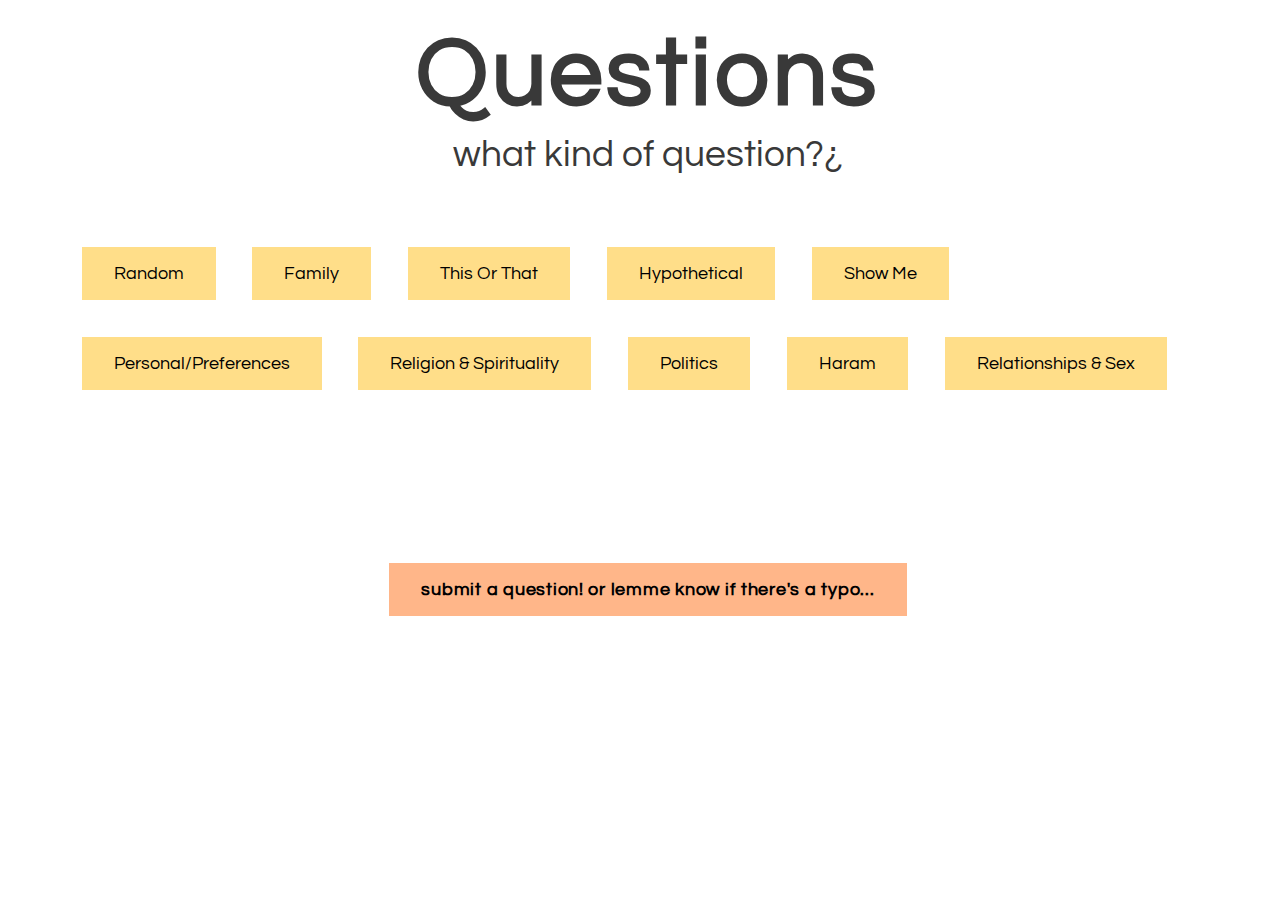
==== index.html @ ed66f983 "Add files via upload" ====
<! doctype html>
<html lang=en>
<head>
	<meta charset=utf-8>
	<meta name=viewport content = "width=device-width, initial-scale=1.0, user=scalable=yes">
<title>Questions</title>
<link rel="shortcut icon" href="mark.png">
<link rel = "stylesheet"
   type = "text/css"
   href = "styles.css" />
<script src="random.js"></script>
<script src="allqs.js"></script>

</head>


<header>
    <h1 style="width: inherit; height: inherit;">
        Questions
    </h1>
</header>

<div>
    <body>
        what kind of question?¿
    </body>
</div>

<div>
    <ul>
        <li><button onClick = "newRandom()">Random</button></li>
        <li><button onClick = "newFamily()">Family</button></li>
        <li><button onClick = "newThisOrThat()">This Or That</button></li>
        <li><button onClick = "newHypo()">Hypothetical</button></li>
        <li><button onClick = "newShow()">Show Me</button></li>
        <li><button onClick = "newPersonal()">Personal/Preferences</button></li>
        <li><button onClick = "newReligion()">Religion & Spirituality</button></li>
        <li><button onClick = "newPolitics()">Politics</button></li>
        <li><button onClick = "newHaram()">Haram</button></li>
        <li><button onClick = "newRelation()">Relationships & Sex</button></li>
    </ul>
    <div style= "margin: 1.2em;" id="qDisplay"></div>
</div>

<footer>
    <button style= "background-color: rgba(255, 171, 119, 0.872);"><a style= "text-decoration:none; color: black;" href="mailto:sbw5433@psu.edu">submit a question! or lemme know if there's a typo...</a></button>
    <a href="mailto:sbw5433@psu.edu" s >

</footer>
</html>
---- styles.css ----
@import url("https://fonts.googleapis.com/css2?family=Questrial&display=swap");
/*
I coded this myself! 😍🤪
just for my friends plz do not take this seriously
*/

a:link {
    font-size: 100%;
    font-weight: 700;
    letter-spacing: 0.04em; 
    text-align: center;
    font-family: "Questrial";
    color: white;
  }
  
body {
    text-align: center;
    font-size: 2.3em;
    width: 100%;
    font-family: "Questrial";
    color: rgb(57, 57, 57);
    background-color: white
  }

button {
    background-color:rgba(255, 217, 119, 0.872);
    padding: 17px 32px;
    display: inline-block;
    font-size: .5em;
    font-family: "Questrial";
    margin: 1em;
    border: none;
    outline: none;
  }
  button:hover {
    background-color: rgba(237, 152, 86, 0.872);
    color: white;
  }

  .flex-container > div {
    background-color: #f1f1f1;
    width: inherit;
    height: inherit;
    margin: 10px;
    line-height: 75px;
    font-size: 30px;
  }

  footer,
  .push {
    padding:1em 0; 
    color: white;
    size: 200px;
    width: 100%;
  }

header {
    justify-content: left;
    font-family: 'Questrial';
    overflow: hidden;
  }

h1 {
    font-weight: 700;
    font-size: 2.6em;
    letter-spacing: 0.04em; 
    text-align: center;
    font-family: "Questrial";
    margin-top: .19em;
    margin-bottom: .12em;
}
h2 {
    font-size: 20%;
    font-weight: 700;
    letter-spacing: 0.04em; 
    text-align: center;
    font-family: "Questrial";
    margin: .5em;
}
h3 {
    font-size: 40%;
    font-weight: 700;
    letter-spacing: 0.04em; 
    text-align: center;
    font-family: "Questrial";
    margin: .5em;
}

li {
    float: left;
    justify-content: center;
  }
  
li a {
    display: block;
    padding: 8px;
    background-color: #dddddd;
  }

  ul {
    list-style-type: none;
    margin: 0;
    padding: 1.5em;
    overflow: hidden;
  }
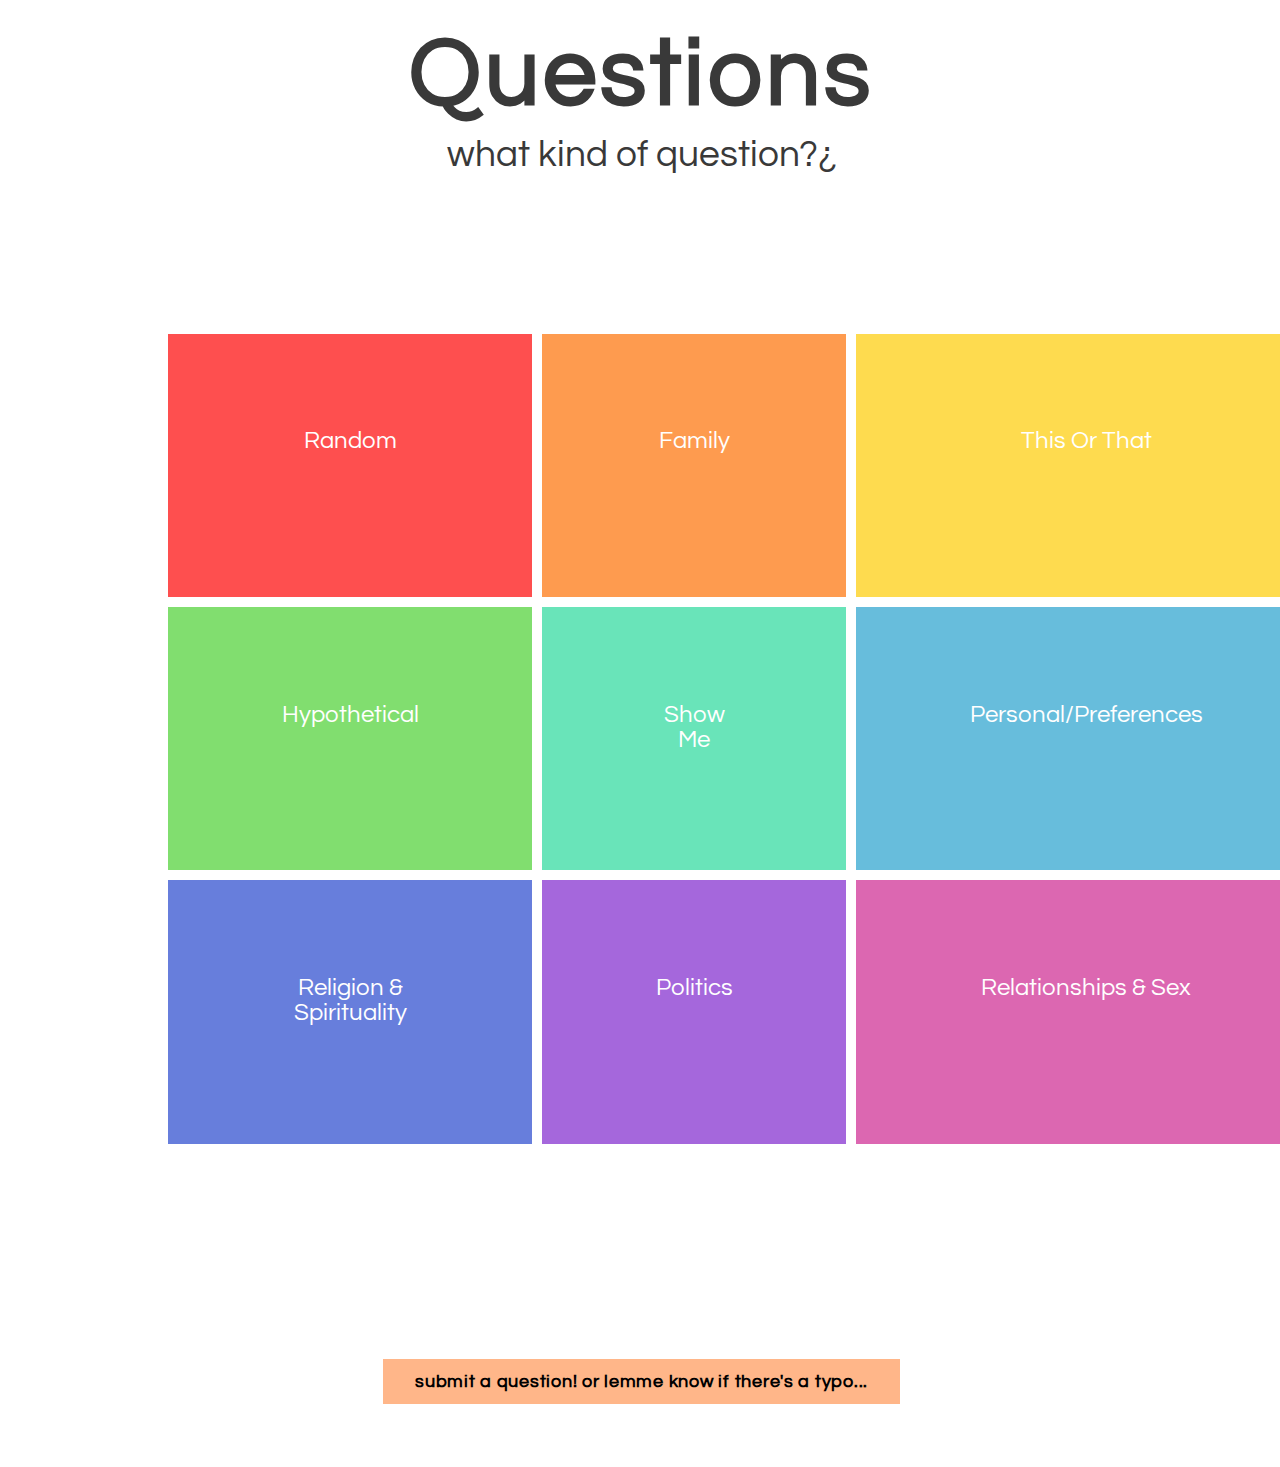
==== commit d1fc7801: "Add files via upload" ====
--- a/index.html
+++ b/index.html
@@ -25,26 +25,23 @@
         what kind of question?¿
     </body>
 </div>
+    <div class="container" style="border: 1em;">
+        <div class="cell cell-1"><button onClick = "newRandom()">Random</button></div>
+        <div class="cell cell-2"><button onClick = "newFamily()">Family</button></div>
+        <div class="cell cell-3"><button onClick = "newThisOrThat()">This Or That</button></div>
+        <div class="cell cell-4"><button onClick = "newHypo()">Hypothetical</button></div>
+        <div class="cell cell-5"><button onClick = "newShow()">Show Me</button></div>
+        <div class="cell cell-6"><button onClick = "newPersonal()">Personal/Preferences</button></div>
+        <div class="cell cell-7"><button onClick = "newReligion()">Religion & Spirituality</button></div>
+        <div class="cell cell-8"><button onClick = "newPolitics()">Politics</button></div>
+        <div class="cell cell-9"><button onClick = "newRelation()">Relationships & Sex</button></div> 
+      </div>
+    <div style= "margin: 1.2em;" id="qDisplay"></div>
 
-<div>
-    <ul>
-        <li><button onClick = "newRandom()">Random</button></li>
-        <li><button onClick = "newFamily()">Family</button></li>
-        <li><button onClick = "newThisOrThat()">This Or That</button></li>
-        <li><button onClick = "newHypo()">Hypothetical</button></li>
-        <li><button onClick = "newShow()">Show Me</button></li>
-        <li><button onClick = "newPersonal()">Personal/Preferences</button></li>
-        <li><button onClick = "newReligion()">Religion & Spirituality</button></li>
-        <li><button onClick = "newPolitics()">Politics</button></li>
-        <li><button onClick = "newHaram()">Haram</button></li>
-        <li><button onClick = "newRelation()">Relationships & Sex</button></li>
-    </ul>
-    <div style= "margin: 1.2em;" id="qDisplay"></div>
-</div>
 
 <footer>
-    <button style= "background-color: rgba(255, 171, 119, 0.872);"><a style= "text-decoration:none; color: black;" href="mailto:sbw5433@psu.edu">submit a question! or lemme know if there's a typo...</a></button>
-    <a href="mailto:sbw5433@psu.edu" s >
+    <button style= "background-color: rgba(255, 171, 119, 0.872);">
+        <a style= "text-decoration:none; display: inline-grid; color: black;" href="mailto:sbw5433@psu.edu">submit a question! or lemme know if there's a typo...</a></button>
 
 </footer>
 </html>
--- a/styles.css
+++ b/styles.css
@@ -16,29 +16,31 @@
 body {
     text-align: center;
     font-size: 2.3em;
-    width: 100%;
+    width: 99%;
     font-family: "Questrial";
     color: rgb(57, 57, 57);
-    background-color: white
   }
 
 button {
-    background-color:rgba(255, 217, 119, 0.872);
-    padding: 17px 32px;
-    display: inline-block;
+    background-color: none;
+    padding: 13px 32px;
+    display: inline-grid;
     font-size: .5em;
     font-family: "Questrial";
+    color: white;
+    background-color: transparent;
     margin: 1em;
     border: none;
     outline: none;
   }
+
   button:hover {
-    background-color: rgba(237, 152, 86, 0.872);
-    color: white;
+   /* add a tooltip for when hovered
+   */
   }
 
+
   .flex-container > div {
-    background-color: #f1f1f1;
     width: inherit;
     height: inherit;
     margin: 10px;
@@ -54,6 +56,73 @@
     width: 100%;
   }
 
+
+
+  .container {
+    height: 90vh;
+    margin: 10rem;
+    display: grid;
+    grid-gap: 10px 10px;
+    grid-template-columns: 1fr 1fr 1fr;
+    grid-template-rows: 1fr 1fr 1fr;
+  }
+  .cell {
+    font-size: 3rem;
+    text-align: center;
+    padding: 1.2em;
+  }
+  .cell-1 {
+    background: rgb(254, 79, 79);
+  }
+  .cell-2 {
+    background: rgb(254, 155, 79);
+  }
+  .cell-3 {
+    background: rgb(254, 219, 79);
+  }
+  .cell-4 {
+    background: rgb(129, 222, 111);
+  }
+  .cell-5 {
+    background: rgb(105, 228, 185);
+  }
+  .cell-6 {
+    background: rgb(103, 189, 220);
+  }
+  .cell-7 {
+    background: rgb(103, 126, 220);
+  }
+  .cell-8 {
+    background: rgb(165, 103, 220);
+  }
+  .cell-9 {
+    background: rgb(220, 103, 177);
+  }
+
+
+  .grid-container {
+    display: grid;
+    padding: 0px;
+  }
+  .grid-container > div {
+    background-color: rgba(255, 255, 255, 0.8);
+    text-align: center;
+    font-size: auto;
+  }
+
+  @media (min-width: 650px) {
+    .span4 {
+      grid-column-end: span 4;
+    }
+    .span6 {
+      grid-column-end: span 6;
+    }
+  }
+  
+  .span4, .span6, .spanAll {
+    grid-column-end: -1;
+  }
+  
 header {
     justify-content: left;
     font-family: 'Questrial';
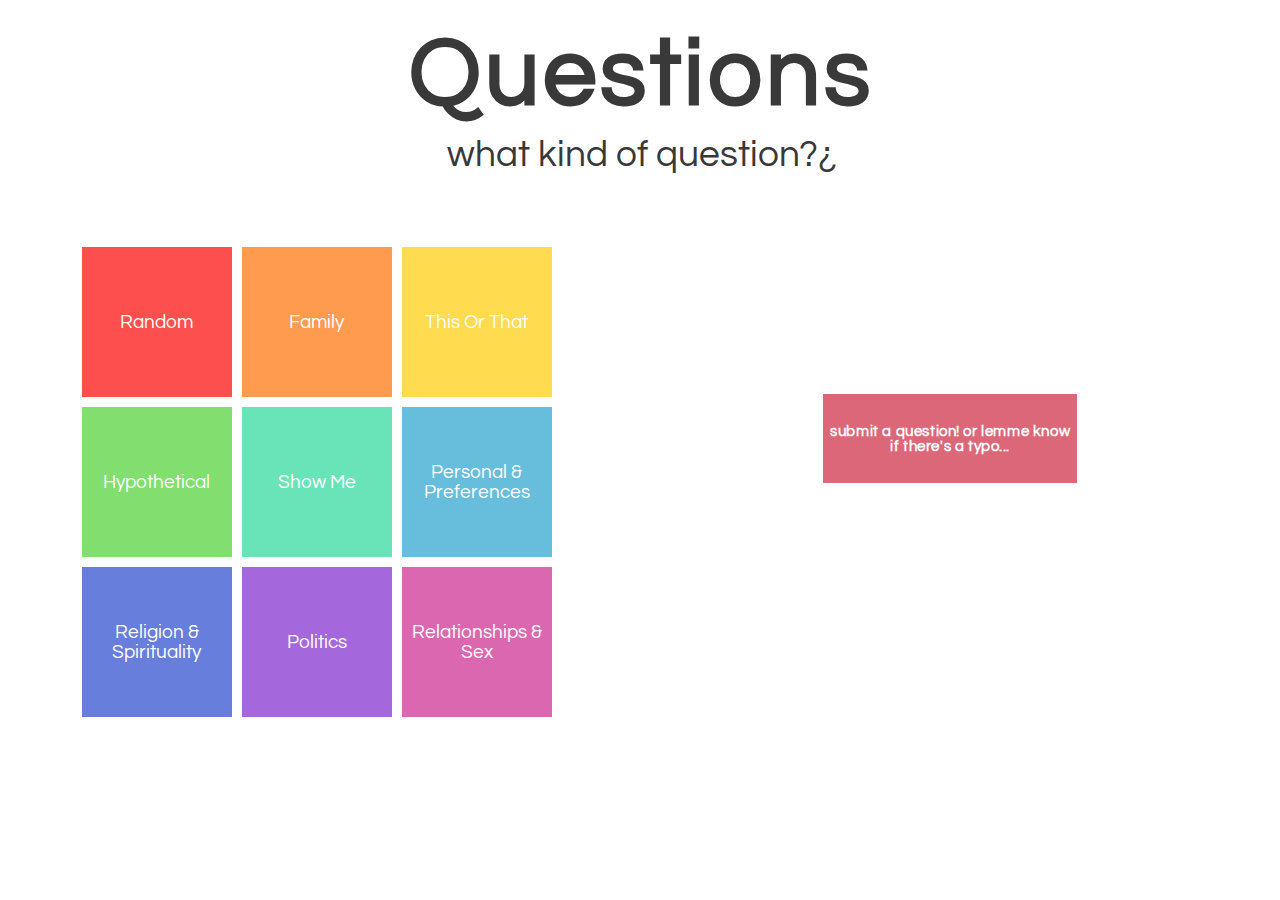
==== commit c4ce0ca4: "Add files via upload" ====
--- a/index.html
+++ b/index.html
@@ -31,17 +31,18 @@
         <div class="cell cell-3"><button onClick = "newThisOrThat()">This Or That</button></div>
         <div class="cell cell-4"><button onClick = "newHypo()">Hypothetical</button></div>
         <div class="cell cell-5"><button onClick = "newShow()">Show Me</button></div>
-        <div class="cell cell-6"><button onClick = "newPersonal()">Personal/Preferences</button></div>
+        <div class="cell cell-6"><button onClick = "newPersonal()">Personal & Preferences</button></div>
         <div class="cell cell-7"><button onClick = "newReligion()">Religion & Spirituality</button></div>
         <div class="cell cell-8"><button onClick = "newPolitics()">Politics</button></div>
         <div class="cell cell-9"><button onClick = "newRelation()">Relationships & Sex</button></div> 
       </div>
-    <div style= "margin: 1.2em;" id="qDisplay"></div>
+    
+    <div style= "margin-top: 5em;" id="qDisplay"></div>
 
 
 <footer>
-    <button style= "background-color: rgba(255, 171, 119, 0.872);">
-        <a style= "text-decoration:none; display: inline-grid; color: black;" href="mailto:sbw5433@psu.edu">submit a question! or lemme know if there's a typo...</a></button>
+    <button style= "background-color: rgb(220, 103, 121); height: 10%; width: 20%">
+        <a style= "text-decoration:none; display: inline-grid; color: rgb(255, 255, 255);" href="mailto:sbw5433@psu.edu">submit a question! or lemme know if there's a typo...</a></button>
 
 </footer>
 </html>
--- a/styles.css
+++ b/styles.css
@@ -23,13 +23,12 @@
 
 button {
     background-color: none;
-    padding: 13px 32px;
-    display: inline-grid;
-    font-size: .5em;
+    display: inline-block;
+    font-size: .4em;
     font-family: "Questrial";
     color: white;
     background-color: transparent;
-    margin: 1em;
+    height: 100%;
     border: none;
     outline: none;
   }
@@ -54,22 +53,26 @@
     color: white;
     size: 200px;
     width: 100%;
+    float: none;
   }
 
 
 
   .container {
-    height: 90vh;
-    margin: 10rem;
     display: grid;
     grid-gap: 10px 10px;
-    grid-template-columns: 1fr 1fr 1fr;
-    grid-template-rows: 1fr 1fr 1fr;
+    grid-template-columns: 150px 150px 150px;
+    grid-template-rows: 150px 150px 150px;
+    float: left;
+    margin: 2em;
   }
+
   .cell {
     font-size: 3rem;
     text-align: center;
-    padding: 1.2em;
+    display: flex;
+    align-items: center;
+    justify-content: center;
   }
   .cell-1 {
     background: rgb(254, 79, 79);
@@ -98,6 +101,9 @@
   .cell-9 {
     background: rgb(220, 103, 177);
   }
+  .cell-q {
+    background: transparent;
+  }
 
 
   .grid-container {
@@ -108,15 +114,6 @@
     background-color: rgba(255, 255, 255, 0.8);
     text-align: center;
     font-size: auto;
-  }
-
-  @media (min-width: 650px) {
-    .span4 {
-      grid-column-end: span 4;
-    }
-    .span6 {
-      grid-column-end: span 6;
-    }
   }
   
   .span4, .span6, .spanAll {
@@ -171,4 +168,31 @@
     margin: 0;
     padding: 1.5em;
     overflow: hidden;
+  }
+
+  @media only screen and (max-width: 768px) {
+    .container {
+      display: grid;
+      grid-gap: 10px 10px;
+      grid-template-columns: 50px 50px 50px;
+      grid-template-rows: 50px 50px 50px;
+    }
+  
+    .cell {
+      font-size: 2rem;
+      text-align: center;
+      display: flex;
+      align-items: center;
+      justify-content: center;
+    }
+
+    .noScroll {
+      overflow: hidden;
+      position:fixed;
+  }
+  html, body {
+    margin: 0;
+    height: 100%;
+    overflow: hidden
+  }
   }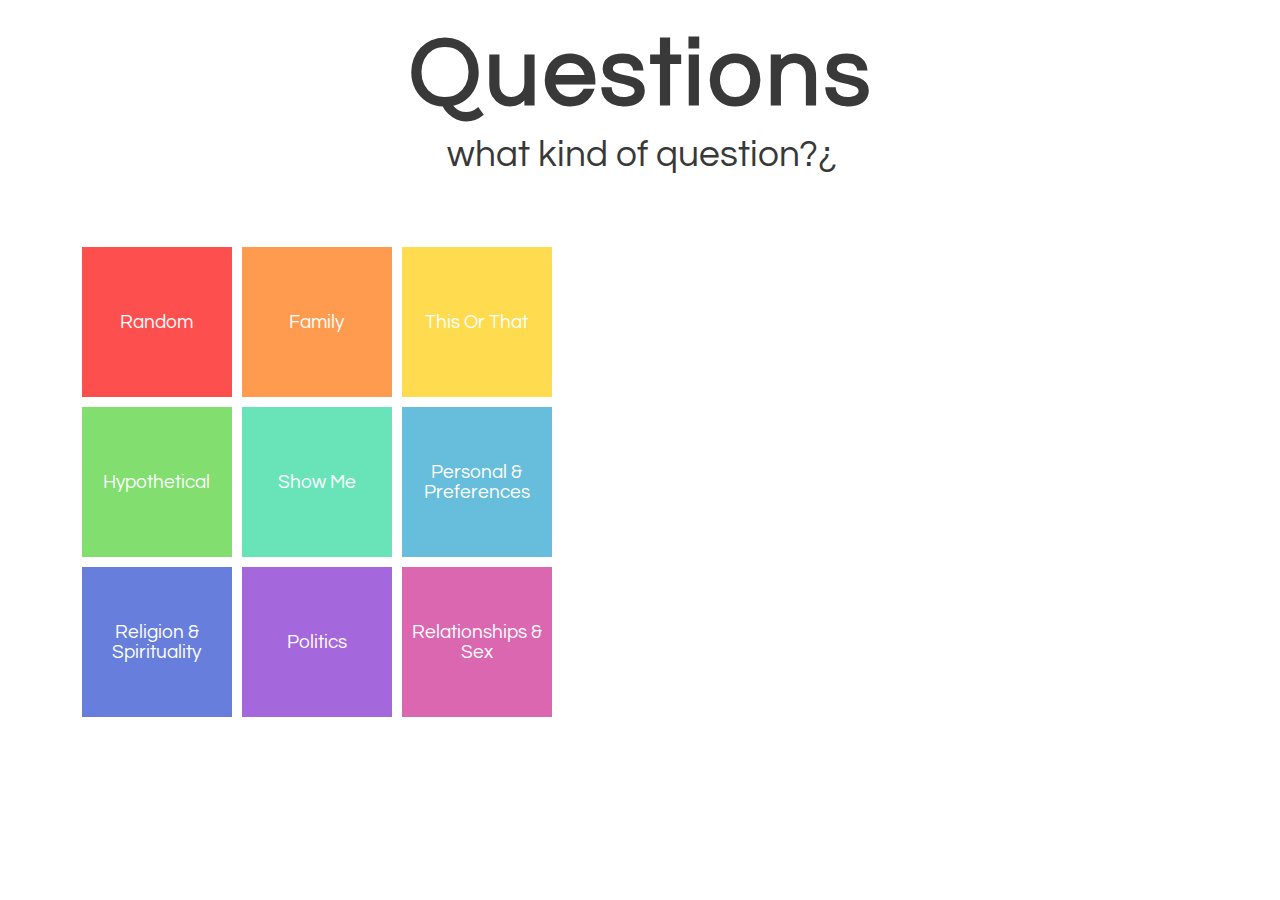
==== commit 3cd8812d: "Add files via upload" ====
--- a/index.html
+++ b/index.html
@@ -15,7 +15,7 @@
 
 
 <header>
-    <h1 style="width: inherit; height: inherit;">
+    <h1>
         Questions
     </h1>
 </header>
@@ -36,13 +36,9 @@
         <div class="cell cell-8"><button onClick = "newPolitics()">Politics</button></div>
         <div class="cell cell-9"><button onClick = "newRelation()">Relationships & Sex</button></div> 
       </div>
-    
-    <div style= "margin-top: 5em;" id="qDisplay"></div>
+    <section>
+        <div id="qDisplay"></div>
+    </section>
 
 
-<footer>
-    <button style= "background-color: rgb(220, 103, 121); height: 10%; width: 20%">
-        <a style= "text-decoration:none; display: inline-grid; color: rgb(255, 255, 255);" href="mailto:sbw5433@psu.edu">submit a question! or lemme know if there's a typo...</a></button>
-
-</footer>
 </html>
--- a/styles.css
+++ b/styles.css
@@ -13,6 +13,13 @@
     color: white;
   }
   
+  section{
+    justify-content: center;
+    display: inline-block;
+    margin-top: 2em; 
+    margin-right: 1em; 
+    margin-left: 1em;
+  }
 body {
     text-align: center;
     font-size: 2.3em;
@@ -46,17 +53,6 @@
     line-height: 75px;
     font-size: 30px;
   }
-
-  footer,
-  .push {
-    padding:1em 0; 
-    color: white;
-    size: 200px;
-    width: 100%;
-    float: none;
-  }
-
-
 
   .container {
     display: grid;
@@ -115,10 +111,7 @@
     text-align: center;
     font-size: auto;
   }
-  
-  .span4, .span6, .spanAll {
-    grid-column-end: -1;
-  }
+
   
 header {
     justify-content: left;
@@ -152,34 +145,26 @@
     margin: .5em;
 }
 
-li {
-    float: left;
-    justify-content: center;
-  }
-  
-li a {
-    display: block;
-    padding: 8px;
-    background-color: #dddddd;
-  }
-
-  ul {
-    list-style-type: none;
-    margin: 0;
-    padding: 1.5em;
-    overflow: hidden;
-  }
 
   @media only screen and (max-width: 768px) {
+    a:link{
+      font-size: 80%;
+    }
+
+    button {
+      height: 100%;
+      width: 100%;
+    }
+
     .container {
       display: grid;
       grid-gap: 10px 10px;
-      grid-template-columns: 50px 50px 50px;
-      grid-template-rows: 50px 50px 50px;
+      grid-template-columns: 80px 80px 80px;
+      grid-template-rows: 80px 80px 80px;
     }
-  
+
     .cell {
-      font-size: 2rem;
+      font-size: 1.6rem;
       text-align: center;
       display: flex;
       align-items: center;
@@ -189,10 +174,20 @@
     .noScroll {
       overflow: hidden;
       position:fixed;
-  }
-  html, body {
-    margin: 0;
-    height: 100%;
-    overflow: hidden
-  }
+    }
+
+    h1 {
+      font-size: 2.2em;
+    }
+
+    body {
+      font-size: 1.5em;
+    }
+
+
+    html, body {
+      margin: 0;
+      height: 100%;
+      overflow: hidden
+    }
   }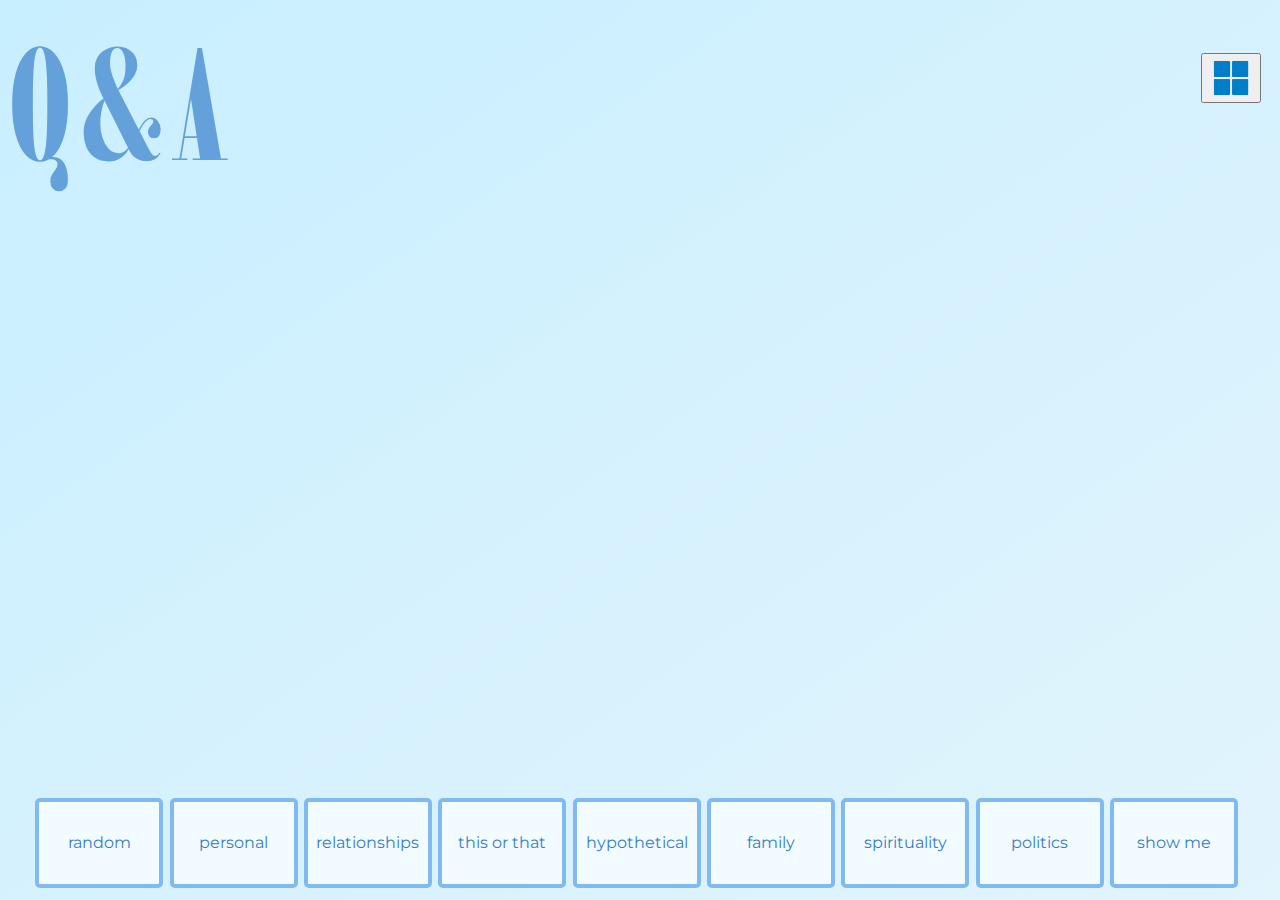
==== commit 7c48f6e3: "Add files via upload" ====
--- a/index.html
+++ b/index.html
@@ -1,44 +1,44 @@
 <! doctype html>
 <html lang=en>
-<head>
-	<meta charset=utf-8>
-	<meta name=viewport content = "width=device-width, initial-scale=1.0, user=scalable=yes">
-<title>Questions</title>
-<link rel="shortcut icon" href="mark.png">
-<link rel = "stylesheet"
-   type = "text/css"
-   href = "styles.css" />
-<script src="random.js"></script>
-<script src="allqs.js"></script>
+    <head>
+        <meta charset=utf-8>
+        <meta name=viewport content = "width=device-width, initial-scale=1.0, user=scalable=yes">
+        <title>Q&A</title>
+        <link rel = "shortcut icon" href="q.png">
+        <link rel = "stylesheet"
+        type = "text/css"
+        href = "styles.css" />
+        <script src="qs.js"></script>
+    </head>
+</html>
 
-</head>
-
+<div id="pagewrap">
 
 <header>
     <h1>
-        Questions
+        Q&A
+        <button style="  position: fixed; top: 4em; right: 1.4em;">
+            <img src="bento.png" />
+        </button> 
+
     </h1>
 </header>
 
-<div>
-    <body>
-        what kind of question?¿
-    </body>
+<section>
+    <div id="qDisplay"></div>
+</section>
+
+<footer>
+<div class="butt-group">
+    <button onClick = "newRandom()">random</button>
+    <button onClick = "newPersonal()">personal</button>
+    <button onClick = "newRelation()">relationships</button>
+    <button onClick = "newThisOrThat()">this or that</button>
+    <button onClick = "newHypo()">hypothetical</button>
+    <button onClick = "newFamily()">family</button>
+    <button onClick = "newReligion()">spirituality</button>
+    <button onClick = "newPolitics()">politics</button>
+    <button onClick = "newShow()">show me</button>
 </div>
-    <div class="container" style="border: 1em;">
-        <div class="cell cell-1"><button onClick = "newRandom()">Random</button></div>
-        <div class="cell cell-2"><button onClick = "newFamily()">Family</button></div>
-        <div class="cell cell-3"><button onClick = "newThisOrThat()">This Or That</button></div>
-        <div class="cell cell-4"><button onClick = "newHypo()">Hypothetical</button></div>
-        <div class="cell cell-5"><button onClick = "newShow()">Show Me</button></div>
-        <div class="cell cell-6"><button onClick = "newPersonal()">Personal & Preferences</button></div>
-        <div class="cell cell-7"><button onClick = "newReligion()">Religion & Spirituality</button></div>
-        <div class="cell cell-8"><button onClick = "newPolitics()">Politics</button></div>
-        <div class="cell cell-9"><button onClick = "newRelation()">Relationships & Sex</button></div> 
-      </div>
-    <section>
-        <div id="qDisplay"></div>
-    </section>
-
-
-</html>
+</footer>
+</div>--- a/styles.css
+++ b/styles.css
@@ -1,193 +1,127 @@
-@import url("https://fonts.googleapis.com/css2?family=Questrial&display=swap");
+@import url("https://fonts.googleapis.com/css2?family=Imbue:wght@500&display=swap");
+@import url("https://fonts.googleapis.com/css2?family=Montserrat&display=swap");
+
 /*
 I coded this myself! 😍🤪
 just for my friends plz do not take this seriously
+also this is the second verson
 */
-
-a:link {
-    font-size: 100%;
-    font-weight: 700;
-    letter-spacing: 0.04em; 
-    text-align: center;
-    font-family: "Questrial";
+body{
+  margin: 0em;
+}
+  .butt-group button {
+    background-color: #F2FBFF; /*  background */
+    border-radius: 5px;
+    border: 4px solid #80baf0; /*  border */
+    color: #367ec2; /* White text */
+    margin: .2em;
+    cursor: pointer; /* Pointer/hand icon */
+    float: left; /* Float the buttons side by side */
+    font-family: 'Montserrat', sans-serif;
+    font-size: 1em;
+    width: 10%;
+    height: 113%;
+  }
+  
+  /* Clear floats (clearfix hack) */
+  .butt-group:after {
+    content: "";
+    clear: both;
+    display: table;
+  }
+  
+  /* Add a background color on hover */
+  .butt-group button:hover {
+    background-color: #80baf0;
+    border: #64a1da;
     color: white;
   }
-  
-  section{
-    justify-content: center;
-    display: inline-block;
-    margin-top: 2em; 
-    margin-right: 1em; 
-    margin-left: 1em;
-  }
-body {
-    text-align: center;
-    font-size: 2.3em;
-    width: 99%;
-    font-family: "Questrial";
-    color: rgb(57, 57, 57);
+
+  .butt-group button:focus {
+    background-color: #5598d7;
+    border: #64a1da;
+    color: white;
+      outline: none !important;
   }
 
-button {
-    background-color: none;
-    display: inline-block;
-    font-size: .4em;
-    font-family: "Questrial";
-    color: white;
-    background-color: transparent;
-    height: 100%;
-    border: none;
-    outline: none;
+  footer{
+    position: absolute;
+    bottom: 1.6em;
+    left: 2em;
+    width: 100%;
+    height: 5em; 
   }
+header {
 
-  button:hover {
-   /* add a tooltip for when hovered
-   */
-  }
-
-
-  .flex-container > div {
-    width: inherit;
-    height: inherit;
-    margin: 10px;
-    line-height: 75px;
-    font-size: 30px;
-  }
-
-  .container {
-    display: grid;
-    grid-gap: 10px 10px;
-    grid-template-columns: 150px 150px 150px;
-    grid-template-rows: 150px 150px 150px;
-    float: left;
-    margin: 2em;
-  }
-
-  .cell {
-    font-size: 3rem;
-    text-align: center;
-    display: flex;
-    align-items: center;
-    justify-content: center;
-  }
-  .cell-1 {
-    background: rgb(254, 79, 79);
-  }
-  .cell-2 {
-    background: rgb(254, 155, 79);
-  }
-  .cell-3 {
-    background: rgb(254, 219, 79);
-  }
-  .cell-4 {
-    background: rgb(129, 222, 111);
-  }
-  .cell-5 {
-    background: rgb(105, 228, 185);
-  }
-  .cell-6 {
-    background: rgb(103, 189, 220);
-  }
-  .cell-7 {
-    background: rgb(103, 126, 220);
-  }
-  .cell-8 {
-    background: rgb(165, 103, 220);
-  }
-  .cell-9 {
-    background: rgb(220, 103, 177);
-  }
-  .cell-q {
-    background: transparent;
-  }
-
-
-  .grid-container {
-    display: grid;
-    padding: 0px;
-  }
-  .grid-container > div {
-    background-color: rgba(255, 255, 255, 0.8);
-    text-align: center;
-    font-size: auto;
-  }
-
-  
-header {
-    justify-content: left;
-    font-family: 'Questrial';
-    overflow: hidden;
   }
 
 h1 {
-    font-weight: 700;
-    font-size: 2.6em;
-    letter-spacing: 0.04em; 
+    color: #64a1da;
+    font-size: 1000%;
+    padding: .05em;
+    font-family: "Imbue";
+    letter-spacing: .06em;
+    margin: 0em;
+}
+
+html {
+  font-family:sans-serif;
+  -ms-text-size-adjust:100%;
+  -webkit-text-size-adjust:100%;
+  -webkit-tap-highlight-color: transparent;
+}
+
+img {
+  width: 44px;
+  height: 44px;
+}
+
+#pagewrap {
+  background-color: rgb(214, 242, 254);
+  background-image: linear-gradient(to bottom right, rgb(200, 239, 255), rgb(226, 244, 252));
+  width: 100%;
+  height: 100%;
+}
+
+section {
+    font-size: 300%;
     text-align: center;
-    font-family: "Questrial";
-    margin-top: .19em;
-    margin-bottom: .12em;
-}
-h2 {
-    font-size: 20%;
-    font-weight: 700;
-    letter-spacing: 0.04em; 
-    text-align: center;
-    font-family: "Questrial";
-    margin: .5em;
-}
-h3 {
-    font-size: 40%;
-    font-weight: 700;
-    letter-spacing: 0.04em; 
-    text-align: center;
-    font-family: "Questrial";
-    margin: .5em;
+    color: #367ec2;
+    padding: 2em;
+    font-family: 'Montserrat', sans-serif;
 }
 
 
-  @media only screen and (max-width: 768px) {
-    a:link{
-      font-size: 80%;
+  @media only screen and (max-width: 768px) { /* for phones basically*/
+
+
+    .butt-group button {
+      background-color: #F2FBFF; /*  background */
+      border-radius: 5px;
+      border: 4px solid #80baf0; /*  border */
+      color: #367ec2; /* White text */
+      margin: .2em;
+      cursor: pointer; /* Pointer/hand icon */
+      float: left; /* Float the buttons side by side */
+      font-family: 'Montserrat', sans-serif;
+      font-size: .9em;
+      width: 30%;
+      height: 70%;
     }
 
-    button {
-      height: 100%;
+    footer{
+      position: absolute;
+      bottom: 7em;
+      left: 1em;
       width: 100%;
+      height: 5em; 
     }
 
-    .container {
-      display: grid;
-      grid-gap: 10px 10px;
-      grid-template-columns: 80px 80px 80px;
-      grid-template-rows: 80px 80px 80px;
-    }
-
-    .cell {
-      font-size: 1.6rem;
+    section {
+      font-size: 150%;
       text-align: center;
-      display: flex;
-      align-items: center;
-      justify-content: center;
-    }
-
-    .noScroll {
-      overflow: hidden;
-      position:fixed;
-    }
-
-    h1 {
-      font-size: 2.2em;
-    }
-
-    body {
-      font-size: 1.5em;
-    }
-
-
-    html, body {
-      margin: 0;
-      height: 100%;
-      overflow: hidden
-    }
-  }+      color: #367ec2;
+      padding: 2em;
+      font-family: 'Montserrat', sans-serif;
+  }
+}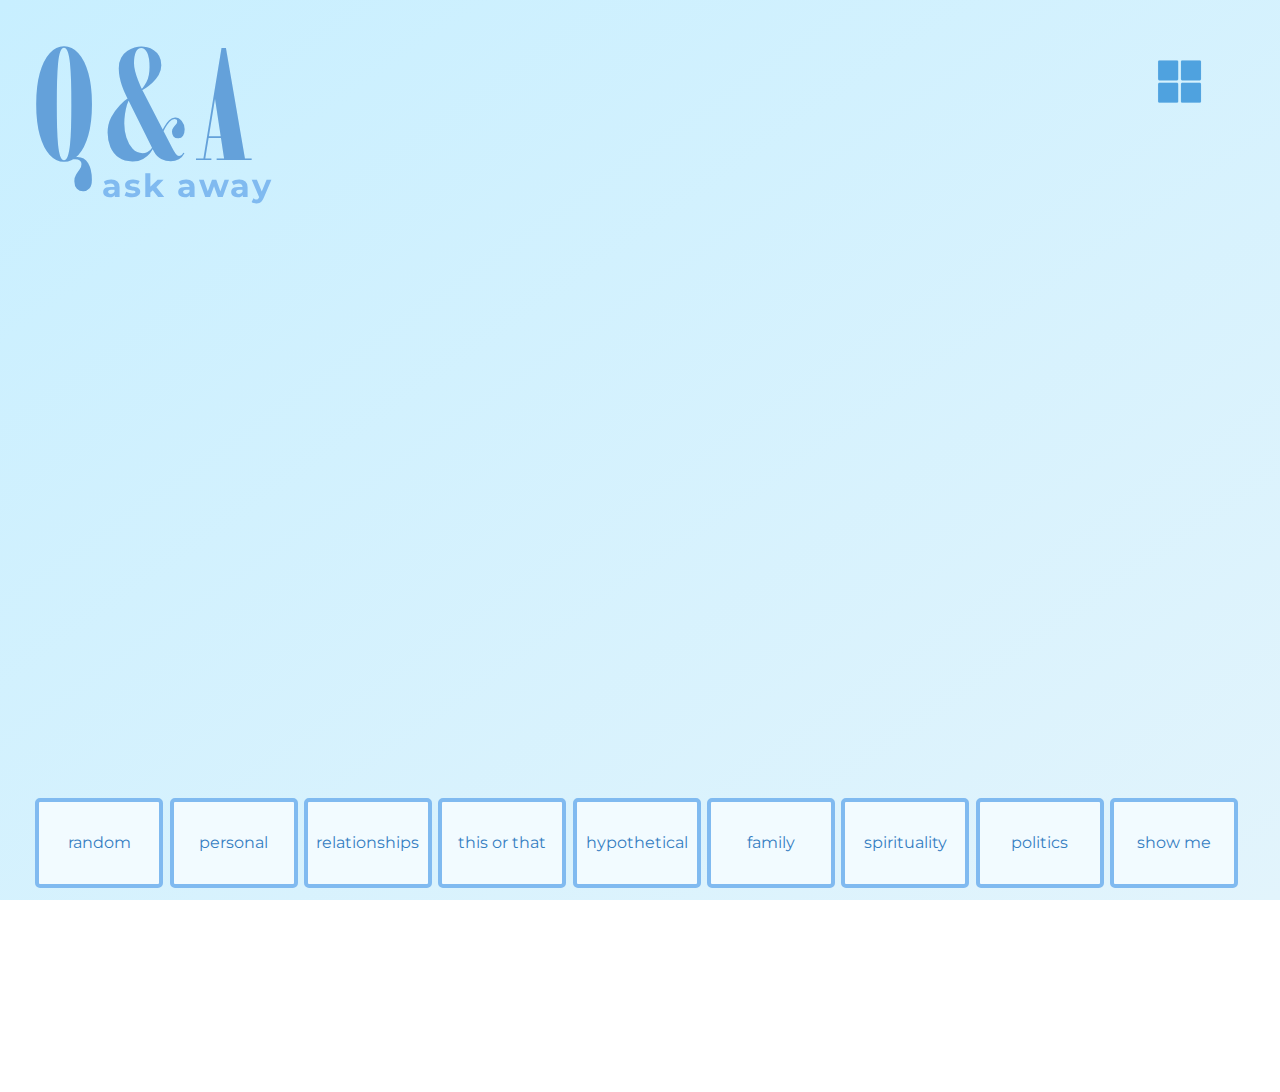
==== commit c661f995: "Add files via upload" ====
--- a/index.html
+++ b/index.html
@@ -9,6 +9,7 @@
         type = "text/css"
         href = "styles.css" />
         <script src="qs.js"></script>
+        <script src= "dynam.js"></script>
     </head>
 </html>
 
@@ -17,11 +18,33 @@
 <header>
     <h1>
         Q&A
-        <button style="  position: fixed; top: 4em; right: 1.4em;">
-            <img src="bento.png" />
-        </button> 
+    </h1>
+    <h2>ask away</h2>
+    <button id="menu_button" style="position: fixed; top: 4em; right: 5em;" onClick=""><img src="bento.png"/></button>
 
-    </h1>
+    <button id="myBtn" style="position: fixed; top: 4em; right: 5em; width: 55px;
+    height: 55px; background-image: 'bento.png'; outline: none; background-color: Transparent; border: none; cursor:pointer; overflow: hidden;"></button>
+    <!-- The Modal -->
+    <div id="myModal" class="modal" >
+
+    <!-- Modal content -->
+    <div class="modal-content">
+      <span class="close">&times;</span>
+
+            <ul>
+                <li><a href="#home">Suggest A Question</a></li>
+                <li><a href="#news">Search</a></li>
+                <li><a href="#contact">About Me</a></li>
+                <li><a href="#about">Contact</a></li>
+          </ul>
+
+
+      </div>
+      
+    </div>
+  
+  </div>
+  
 </header>
 
 <section>
--- a/styles.css
+++ b/styles.css
@@ -6,10 +6,22 @@
 just for my friends plz do not take this seriously
 also this is the second verson
 */
+
+
 body{
   margin: 0em;
 }
-  .butt-group button {
+
+#menu_button {
+  background-image: "bento.png";
+  outline: none;
+  background-color: Transparent;
+  border: none;
+  cursor:pointer;
+  overflow: hidden;
+  }
+
+.butt-group button {
     background-color: #F2FBFF; /*  background */
     border-radius: 5px;
     border: 4px solid #80baf0; /*  border */
@@ -51,17 +63,27 @@
     width: 100%;
     height: 5em; 
   }
-header {
-
-  }
 
 h1 {
     color: #64a1da;
     font-size: 1000%;
-    padding: .05em;
+    padding-top: .05em;
+    padding-bottom: .05em;
+    padding-right: .05em;
+    padding-left: .2em;
     font-family: "Imbue";
     letter-spacing: .06em;
     margin: 0em;
+}
+h2 {
+  color: #80baf0;
+  font-size: 200%;
+  font-family: "Montserrat", sans-serif;
+  letter-spacing: .06em;
+  margin: 0em;
+  position: fixed; 
+  top: 5.2em; 
+  left: 3.2em;
 }
 
 html {
@@ -69,11 +91,55 @@
   -ms-text-size-adjust:100%;
   -webkit-text-size-adjust:100%;
   -webkit-tap-highlight-color: transparent;
+  max-width: 100%;
+  overflow-x: hidden;
 }
 
 img {
-  width: 44px;
-  height: 44px;
+  width: 55px;
+  height: 55px;
+}
+
+/* The Modal (background) */
+.modal {
+  display: none; /* Hidden by default */
+  position: fixed; /* Stay in place */
+  z-index: 1; /* Sit on top */
+  padding-top: 100px; /* Location of the box */
+  left: 0;
+  top: 0;
+  width: 100%; /* Full width */
+  height: 100%; /* Full height */
+  overflow: auto; /* Enable scroll if needed */
+  background-color: rgb(0,0,0); /* Fallback color */
+  background-color: rgba(74, 111, 145, 0.4); /* Black w/ opacity */
+  backdrop-filter: blur(4px);
+
+}
+
+/* Modal Content */
+.modal-content {
+  background-color: #F2FBFF;
+  margin: auto;
+  padding: 20px;
+  border: 4px solid #80baf0;
+  border-radius: 5px;
+  width: 60%;
+}
+
+/* The Close Button */
+.close {
+  color: #80baf0;
+  float: right;
+  font-size: 48px;
+  font-weight: bold;
+}
+
+.close:hover,
+.close:focus {
+  color: #367ec2;
+  text-decoration: none;
+  cursor: pointer;
 }
 
 #pagewrap {
@@ -91,6 +157,35 @@
     font-family: 'Montserrat', sans-serif;
 }
 
+ul {
+  list-style-type: none;
+  padding: 2em;
+  font-family: 'Montserrat', sans-serif;
+  font-size: 1em;
+  color: #367ec2;
+  display: table;
+  margin: 0 auto;
+}
+
+li {
+  float: left;
+  padding-left: 3em;
+  padding-right: 3em;
+  border-right: 3px solid #80baf0;
+}
+
+li a {
+  display: inline-block;
+  align-content: center;
+  color: #367ec2;
+  text-decoration: none;
+}
+
+li:last-child {
+  border-right: none;
+}
+
+
 
   @media only screen and (max-width: 768px) { /* for phones basically*/
 
@@ -98,30 +193,85 @@
     .butt-group button {
       background-color: #F2FBFF; /*  background */
       border-radius: 5px;
-      border: 4px solid #80baf0; /*  border */
+      border: 3px solid #80baf0; /*  border */
       color: #367ec2; /* White text */
       margin: .2em;
       cursor: pointer; /* Pointer/hand icon */
       float: left; /* Float the buttons side by side */
       font-family: 'Montserrat', sans-serif;
-      font-size: .9em;
-      width: 30%;
-      height: 70%;
+      font-size: 1em;
+      width: 31%;
+      height: 75%;
     }
 
     footer{
       position: absolute;
-      bottom: 7em;
-      left: 1em;
+      bottom: 8em;
+      left: .2em;
       width: 100%;
       height: 5em; 
     }
+
+    h1 {
+      color: #64a1da;
+      font-size: 900%;
+      padding: .05em;
+      font-family: "Imbue";
+      letter-spacing: 0.06em;
+      margin: 0em;
+  }
+
+  h2 {
+    color: #80baf0;
+    font-size: 200%;
+    font-family: "Montserrat", sans-serif;
+    letter-spacing: .06em;
+    margin: 0em;
+    position: fixed; 
+    top: 4.7em; 
+    left: 2.4em;
+  }
+
+  html {
+    max-width: 100%;
+    overflow-x: hidden;
+    overflow-y: hidden;
+  }
+
+  ul {
+    padding-left: .2em;
+    padding-right: .2em;
+    padding-top: 0em;
+    font-size: 1em;
+    color: #367ec2;
+    margin: 0 auto;
+  }
+  
+  li {
+    padding-top: 2em;
+    padding-left: .7em;
+    padding-right: .7em;
+    display: block;
+    float: none;
+    border-right: none;
+  }
+  
+  li a {
+    align-content: center;
+    color: #367ec2;
+    text-decoration: none;
+  }
+
+  .modal-content {
+    width: 65%;
+  }
+  
 
     section {
       font-size: 150%;
       text-align: center;
       color: #367ec2;
-      padding: 2em;
+      padding-top: 4em;
       font-family: 'Montserrat', sans-serif;
   }
 }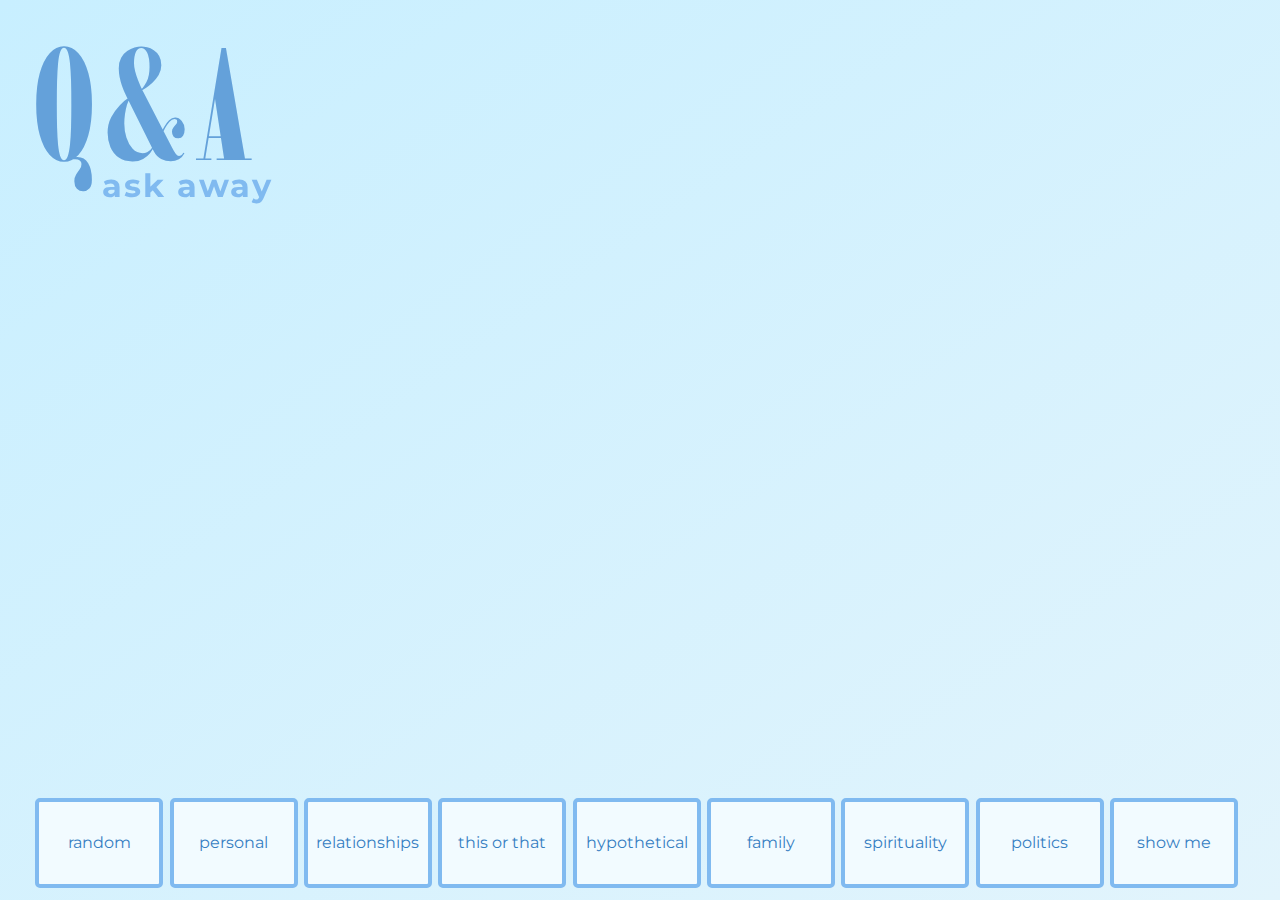
==== commit 82b3df44: "Add files via upload" ====
--- a/index.html
+++ b/index.html
@@ -9,7 +9,6 @@
         type = "text/css"
         href = "styles.css" />
         <script src="qs.js"></script>
-        <script src= "dynam.js"></script>
     </head>
 </html>
 
@@ -20,31 +19,6 @@
         Q&A
     </h1>
     <h2>ask away</h2>
-    <button id="menu_button" style="position: fixed; top: 4em; right: 5em;" onClick=""><img src="bento.png"/></button>
-
-    <button id="myBtn" style="position: fixed; top: 4em; right: 5em; width: 55px;
-    height: 55px; background-image: 'bento.png'; outline: none; background-color: Transparent; border: none; cursor:pointer; overflow: hidden;"></button>
-    <!-- The Modal -->
-    <div id="myModal" class="modal" >
-
-    <!-- Modal content -->
-    <div class="modal-content">
-      <span class="close">&times;</span>
-
-            <ul>
-                <li><a href="#home">Suggest A Question</a></li>
-                <li><a href="#news">Search</a></li>
-                <li><a href="#contact">About Me</a></li>
-                <li><a href="#about">Contact</a></li>
-          </ul>
-
-
-      </div>
-      
-    </div>
-  
-  </div>
-  
 </header>
 
 <section>
@@ -64,4 +38,4 @@
     <button onClick = "newShow()">show me</button>
 </div>
 </footer>
-</div>+</div>
